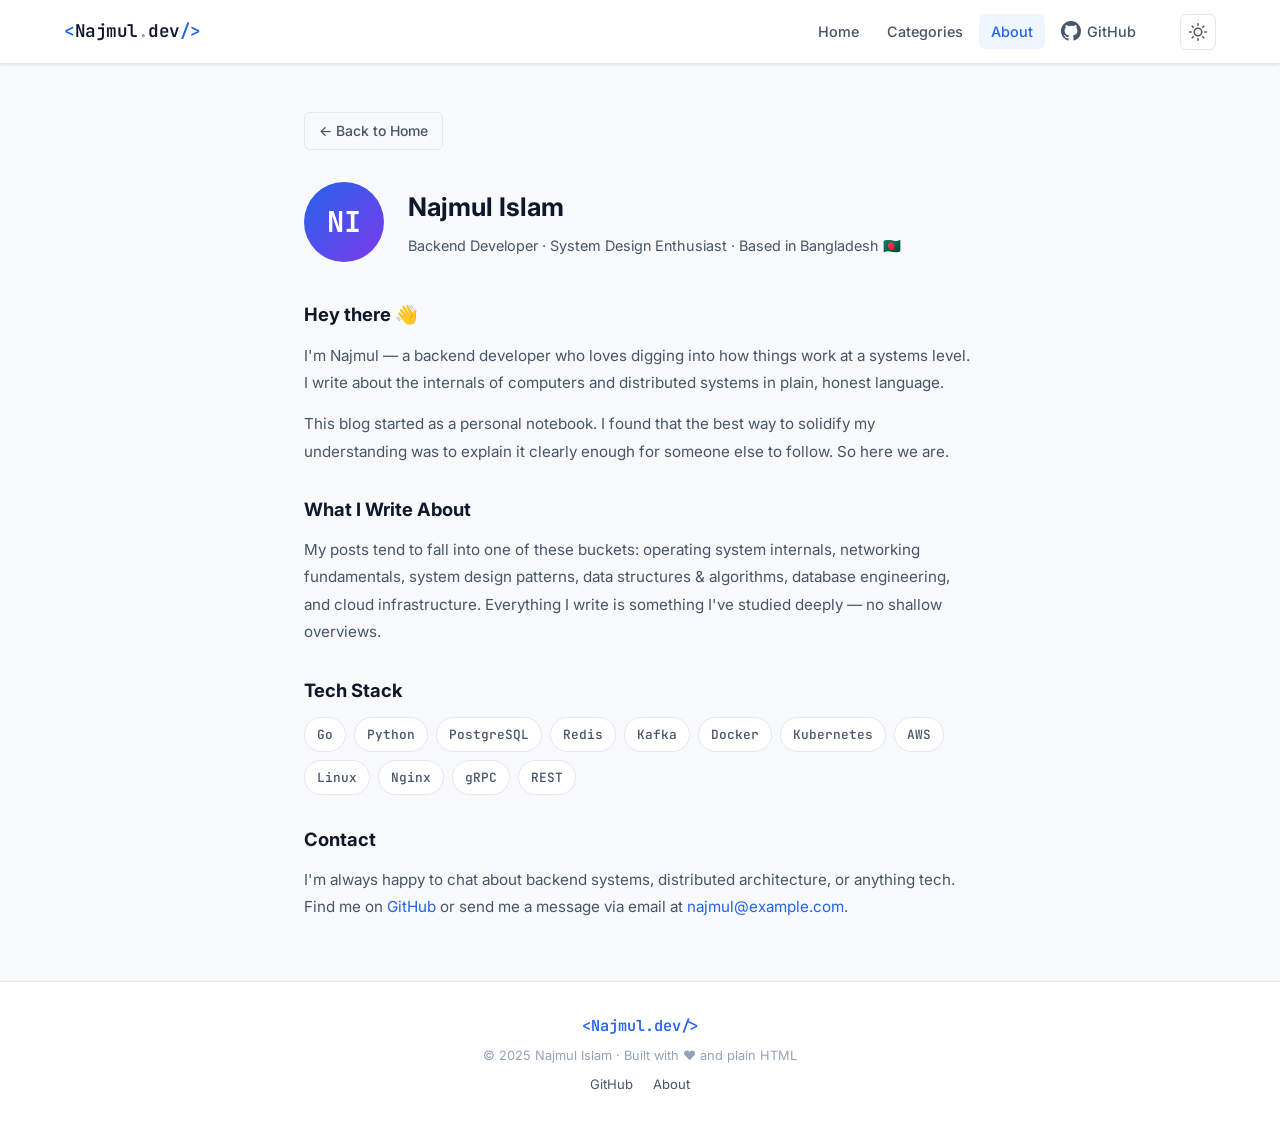
==== about.html @ 59ba6e20 "initial" ====
<!DOCTYPE html>
<html lang="en" data-theme="light">
<head>
  <meta charset="UTF-8" />
  <meta name="viewport" content="width=device-width, initial-scale=1.0" />
  <meta name="description" content="About Najmul Islam — Backend Developer and System Design Enthusiast." />
  <meta name="author" content="Najmul Islam" />
  <title>About — Najmul Islam</title>
  <link rel="stylesheet" href="styles.css" />
  <link rel="preconnect" href="https://fonts.googleapis.com" />
  <link rel="preconnect" href="https://fonts.gstatic.com" crossorigin />
  <link href="https://fonts.googleapis.com/css2?family=Inter:wght@300;400;500;600;700&family=JetBrains+Mono:wght@400;500&display=swap" rel="stylesheet" />
</head>
<body>

  <!-- NAVBAR -->
  <header class="navbar" id="navbar">
    <div class="nav-container">
      <a href="index.html" class="nav-logo">
        <span class="logo-bracket">&lt;</span>Najmul<span class="logo-dot">.</span>dev<span class="logo-bracket">/&gt;</span>
      </a>
      <nav class="nav-links" aria-label="Main navigation">
        <a href="index.html" class="nav-link">Home</a>
        <a href="index.html#categories" class="nav-link">Categories</a>
        <a href="about.html" class="nav-link active">About</a>
        <a href="https://github.com/najmulislam" target="_blank" rel="noopener noreferrer" class="nav-link nav-github">
          <svg xmlns="http://www.w3.org/2000/svg" width="20" height="20" viewBox="0 0 24 24" fill="currentColor" aria-hidden="true">
            <path d="M12 0C5.37 0 0 5.37 0 12c0 5.31 3.435 9.795 8.205 11.385.6.105.825-.255.825-.57 0-.285-.015-1.23-.015-2.235-3.015.555-3.795-.735-4.035-1.41-.135-.345-.72-1.41-1.23-1.695-.42-.225-1.02-.78-.015-.795.945-.015 1.62.87 1.845 1.23 1.08 1.815 2.805 1.305 3.495.99.105-.78.42-1.305.765-1.605-2.67-.3-5.46-1.335-5.46-5.925 0-1.305.465-2.385 1.23-3.225-.12-.3-.54-1.53.12-3.18 0 0 1.005-.315 3.3 1.23.96-.27 1.98-.405 3-.405s2.04.135 3 .405c2.295-1.56 3.3-1.23 3.3-1.23.66 1.65.24 2.88.12 3.18.765.84 1.23 1.905 1.23 3.225 0 4.605-2.805 5.625-5.475 5.925.435.375.81 1.095.81 2.22 0 1.605-.015 2.895-.015 3.3 0 .315.225.69.825.57A12.02 12.02 0 0 0 24 12c0-6.63-5.37-12-12-12z"/>
          </svg>
          GitHub
        </a>
      </nav>
      <div class="nav-controls">
        <button class="theme-toggle" id="themeToggle" aria-label="Toggle dark mode">
          <svg class="icon-sun" xmlns="http://www.w3.org/2000/svg" width="18" height="18" viewBox="0 0 24 24" fill="none" stroke="currentColor" stroke-width="2" stroke-linecap="round" stroke-linejoin="round">
            <circle cx="12" cy="12" r="5"/><line x1="12" y1="1" x2="12" y2="3"/><line x1="12" y1="21" x2="12" y2="23"/>
            <line x1="4.22" y1="4.22" x2="5.64" y2="5.64"/><line x1="18.36" y1="18.36" x2="19.78" y2="19.78"/>
            <line x1="1" y1="12" x2="3" y2="12"/><line x1="21" y1="12" x2="23" y2="12"/>
            <line x1="4.22" y1="19.78" x2="5.64" y2="18.36"/><line x1="18.36" y1="5.64" x2="19.78" y2="4.22"/>
          </svg>
          <svg class="icon-moon" xmlns="http://www.w3.org/2000/svg" width="18" height="18" viewBox="0 0 24 24" fill="none" stroke="currentColor" stroke-width="2" stroke-linecap="round" stroke-linejoin="round">
            <path d="M21 12.79A9 9 0 1 1 11.21 3 7 7 0 0 0 21 12.79z"/>
          </svg>
        </button>
        <button class="hamburger" id="hamburger" aria-label="Toggle menu" aria-expanded="false">
          <span></span><span></span><span></span>
        </button>
      </div>
    </div>
    <div class="mobile-nav" id="mobileNav" aria-hidden="true">
      <a href="index.html" class="nav-link">Home</a>
      <a href="index.html#categories" class="nav-link">Categories</a>
      <a href="about.html" class="nav-link active">About</a>
      <a href="https://github.com/najmulislam" target="_blank" rel="noopener noreferrer" class="nav-link">GitHub</a>
    </div>
  </header>

  <!-- ABOUT PAGE -->
  <main class="about-container">
    <a href="index.html" class="back-btn">← Back to Home</a>

    <div class="about-header">
      <div class="about-avatar" aria-hidden="true">NI</div>
      <div class="about-intro">
        <h1>Najmul Islam</h1>
        <p>Backend Developer · System Design Enthusiast · Based in Bangladesh 🇧🇩</p>
      </div>
    </div>

    <div class="about-body">
      <h2>Hey there 👋</h2>
      <p>I'm Najmul — a backend developer who loves digging into how things work at a systems level. I write about the internals of computers and distributed systems in plain, honest language.</p>
      <p>This blog started as a personal notebook. I found that the best way to solidify my understanding was to explain it clearly enough for someone else to follow. So here we are.</p>

      <h2>What I Write About</h2>
      <p>My posts tend to fall into one of these buckets: operating system internals, networking fundamentals, system design patterns, data structures & algorithms, database engineering, and cloud infrastructure. Everything I write is something I've studied deeply — no shallow overviews.</p>

      <h2>Tech Stack</h2>
      <div class="skills-grid">
        <span class="skill-tag">Go</span>
        <span class="skill-tag">Python</span>
        <span class="skill-tag">PostgreSQL</span>
        <span class="skill-tag">Redis</span>
        <span class="skill-tag">Kafka</span>
        <span class="skill-tag">Docker</span>
        <span class="skill-tag">Kubernetes</span>
        <span class="skill-tag">AWS</span>
        <span class="skill-tag">Linux</span>
        <span class="skill-tag">Nginx</span>
        <span class="skill-tag">gRPC</span>
        <span class="skill-tag">REST</span>
      </div>

      <h2>Contact</h2>
      <p>I'm always happy to chat about backend systems, distributed architecture, or anything tech. Find me on <a href="https://github.com/najmulislam" target="_blank" rel="noopener noreferrer">GitHub</a> or send me a message via email at <a href="mailto:najmul@example.com">najmul@example.com</a>.</p>
    </div>
  </main>

  <!-- FOOTER -->
  <footer class="footer">
    <div class="footer-inner">
      <p class="footer-name">&lt;Najmul.dev/&gt;</p>
      <p class="footer-copy">© 2025 Najmul Islam · Built with ❤️ and plain HTML</p>
      <div class="footer-links">
        <a href="https://github.com/najmulislam" target="_blank" rel="noopener noreferrer">GitHub</a>
        <a href="about.html">About</a>
      </div>
    </div>
  </footer>

  <script src="script.js"></script>
</body>
</html>
---- styles.css ----
/* ==========================================================
   styles.css — Najmul Islam Tech Blog
   Clean, minimal, developer-focused design
   ========================================================== */

/* ---------- CSS Custom Properties (Light Theme) ---------- */
:root {
  --bg:           #f8f9fb;
  --bg-alt:       #ffffff;
  --bg-card:      #ffffff;
  --border:       #e2e8f0;
  --border-hover: #cbd5e1;
  --text-primary: #0f172a;
  --text-secondary:#475569;
  --text-muted:   #94a3b8;
  --accent:       #2563eb;
  --accent-hover: #1d4ed8;
  --accent-light: #eff6ff;
  --shadow-sm:    0 1px 3px rgba(0,0,0,.06), 0 1px 2px rgba(0,0,0,.04);
  --shadow-md:    0 4px 12px rgba(0,0,0,.08), 0 2px 6px rgba(0,0,0,.05);
  --shadow-lg:    0 10px 30px rgba(0,0,0,.10);
  --radius-sm:    6px;
  --radius-md:    10px;
  --radius-lg:    16px;
  --font-sans:    'Inter', system-ui, -apple-system, sans-serif;
  --font-mono:    'JetBrains Mono', 'Fira Code', monospace;
  --nav-h:        64px;
  --sidebar-w:    220px;
  --transition:   0.2s ease;
}

/* ---------- Dark Theme ---------- */
[data-theme="dark"] {
  --bg:           #0f172a;
  --bg-alt:       #1e293b;
  --bg-card:      #1e293b;
  --border:       #334155;
  --border-hover: #475569;
  --text-primary: #f1f5f9;
  --text-secondary:#94a3b8;
  --text-muted:   #64748b;
  --accent:       #3b82f6;
  --accent-hover: #60a5fa;
  --accent-light: #1e3a5f;
  --shadow-sm:    0 1px 3px rgba(0,0,0,.3);
  --shadow-md:    0 4px 12px rgba(0,0,0,.4);
  --shadow-lg:    0 10px 30px rgba(0,0,0,.5);
}

/* ---------- Reset & Base ---------- */
*, *::before, *::after { box-sizing: border-box; margin: 0; padding: 0; }

html {
  scroll-behavior: smooth;
  font-size: 16px;
  -webkit-text-size-adjust: 100%;
}

body {
  font-family: var(--font-sans);
  background: var(--bg);
  color: var(--text-primary);
  line-height: 1.6;
  min-height: 100vh;
  transition: background var(--transition), color var(--transition);
}

a { color: var(--accent); text-decoration: none; }
a:hover { color: var(--accent-hover); }

img { max-width: 100%; display: block; }

ul { list-style: none; }

/* Accessibility: screen reader only */
.sr-only {
  position: absolute; width: 1px; height: 1px;
  padding: 0; margin: -1px; overflow: hidden;
  clip: rect(0,0,0,0); white-space: nowrap; border: 0;
}

/* ---------- NAVBAR ---------- */
.navbar {
  position: sticky;
  top: 0;
  z-index: 100;
  background: var(--bg-alt);
  border-bottom: 1px solid var(--border);
  height: var(--nav-h);
  box-shadow: var(--shadow-sm);
  transition: background var(--transition), border-color var(--transition);
}

.nav-container {
  max-width: 1200px;
  margin: 0 auto;
  padding: 0 24px;
  height: 100%;
  display: flex;
  align-items: center;
  gap: 32px;
}

/* Logo */
.nav-logo {
  font-family: var(--font-mono);
  font-size: 1.1rem;
  font-weight: 600;
  color: var(--text-primary);
  white-space: nowrap;
  letter-spacing: -.5px;
  transition: color var(--transition);
}
.nav-logo:hover { color: var(--accent); }
.logo-bracket { color: var(--accent); }
.logo-dot { color: var(--text-muted); }

/* Nav Links */
.nav-links {
  display: flex;
  align-items: center;
  gap: 4px;
  margin-left: auto;
}

.nav-link {
  display: flex;
  align-items: center;
  gap: 6px;
  padding: 6px 12px;
  border-radius: var(--radius-sm);
  font-size: .9rem;
  font-weight: 500;
  color: var(--text-secondary);
  transition: color var(--transition), background var(--transition);
}
.nav-link:hover, .nav-link.active {
  color: var(--accent);
  background: var(--accent-light);
}
.nav-github svg { flex-shrink: 0; }

/* Controls: theme toggle + hamburger */
.nav-controls {
  display: flex;
  align-items: center;
  gap: 8px;
}

.theme-toggle {
  display: flex;
  align-items: center;
  justify-content: center;
  width: 36px; height: 36px;
  border: 1px solid var(--border);
  border-radius: var(--radius-sm);
  background: transparent;
  color: var(--text-secondary);
  cursor: pointer;
  transition: color var(--transition), border-color var(--transition), background var(--transition);
}
.theme-toggle:hover { color: var(--accent); border-color: var(--accent); background: var(--accent-light); }

/* Show/hide sun-moon icons */
[data-theme="light"] .icon-moon { display: none; }
[data-theme="dark"]  .icon-sun  { display: none; }

/* Hamburger */
.hamburger {
  display: none;
  flex-direction: column;
  justify-content: center;
  gap: 5px;
  width: 36px; height: 36px;
  background: transparent;
  border: 1px solid var(--border);
  border-radius: var(--radius-sm);
  cursor: pointer;
  padding: 6px;
  transition: border-color var(--transition);
}
.hamburger span {
  display: block;
  height: 2px;
  background: var(--text-secondary);
  border-radius: 2px;
  transition: transform .25s ease, opacity .2s;
}
.hamburger.open span:nth-child(1) { transform: translateY(7px) rotate(45deg); }
.hamburger.open span:nth-child(2) { opacity: 0; }
.hamburger.open span:nth-child(3) { transform: translateY(-7px) rotate(-45deg); }

/* Mobile Nav Drawer */
.mobile-nav {
  display: none;
  flex-direction: column;
  gap: 4px;
  padding: 12px 24px 16px;
  background: var(--bg-alt);
  border-top: 1px solid var(--border);
}
.mobile-nav.open { display: flex; }
.mobile-nav .nav-link { font-size: .95rem; padding: 10px 14px; }

/* ---------- HERO ---------- */
.hero {
  background: linear-gradient(135deg, var(--bg-alt) 0%, var(--bg) 100%);
  border-bottom: 1px solid var(--border);
  padding: 60px 24px;
  text-align: center;
}

.hero-inner { max-width: 680px; margin: 0 auto; }

.hero-greeting {
  font-size: .9rem;
  text-transform: uppercase;
  letter-spacing: .15em;
  color: var(--accent);
  font-weight: 600;
  margin-bottom: 8px;
}

.hero-name {
  font-size: clamp(2rem, 5vw, 3rem);
  font-weight: 700;
  letter-spacing: -1px;
  color: var(--text-primary);
  margin-bottom: 10px;
}

.hero-tagline {
  font-size: 1rem;
  color: var(--text-secondary);
  font-weight: 500;
  margin-bottom: 16px;
}
.hero-tagline .sep { margin: 0 8px; color: var(--text-muted); }

.hero-desc {
  font-size: .95rem;
  color: var(--text-secondary);
  max-width: 520px;
  margin: 0 auto;
  line-height: 1.7;
}

/* ---------- MAIN LAYOUT ---------- */
.layout {
  display: grid;
  grid-template-columns: var(--sidebar-w) 1fr;
  gap: 32px;
  max-width: 1200px;
  margin: 40px auto;
  padding: 0 24px;
  align-items: start;
}

/* ---------- SIDEBAR ---------- */
.sidebar {
  position: sticky;
  top: calc(var(--nav-h) + 20px);
  background: var(--bg-card);
  border: 1px solid var(--border);
  border-radius: var(--radius-lg);
  padding: 20px 16px;
  box-shadow: var(--shadow-sm);
  transition: background var(--transition), border-color var(--transition);
}

.sidebar-title {
  font-size: .7rem;
  text-transform: uppercase;
  letter-spacing: .12em;
  font-weight: 600;
  color: var(--text-muted);
  margin-bottom: 12px;
  padding: 0 8px;
}

.category-list { display: flex; flex-direction: column; gap: 2px; }

.cat-btn {
  width: 100%;
  display: flex;
  align-items: center;
  gap: 8px;
  padding: 9px 10px;
  background: transparent;
  border: none;
  border-radius: var(--radius-sm);
  font-family: var(--font-sans);
  font-size: .875rem;
  font-weight: 500;
  color: var(--text-secondary);
  cursor: pointer;
  text-align: left;
  transition: background var(--transition), color var(--transition);
}
.cat-btn:hover {
  background: var(--bg);
  color: var(--text-primary);
}
.cat-btn.active {
  background: var(--accent-light);
  color: var(--accent);
}
.cat-count {
  margin-left: auto;
  font-size: .75rem;
  background: var(--bg);
  border: 1px solid var(--border);
  border-radius: 999px;
  padding: 1px 7px;
  color: var(--text-muted);
}
.cat-btn.active .cat-count {
  background: var(--accent);
  border-color: var(--accent);
  color: #fff;
}
.cat-icon { font-size: .9rem; }

/* ---------- BLOG AREA ---------- */
.blog-area { min-width: 0; }

/* Mobile category dropdown (hidden on desktop) */
.mobile-category-bar { display: none; margin-bottom: 20px; }
.mobile-cat-select {
  width: 100%;
  padding: 10px 14px;
  background: var(--bg-card);
  border: 1px solid var(--border);
  border-radius: var(--radius-md);
  font-family: var(--font-sans);
  font-size: .9rem;
  color: var(--text-primary);
  cursor: pointer;
  appearance: none;
  background-image: url("data:image/svg+xml,%3Csvg xmlns='http://www.w3.org/2000/svg' width='12' height='12' fill='%2394a3b8' viewBox='0 0 16 16'%3E%3Cpath d='M7.247 11.14 2.451 5.658C1.885 5.013 2.345 4 3.204 4h9.592a1 1 0 0 1 .753 1.659l-4.796 5.48a1 1 0 0 1-1.506 0z'/%3E%3C/svg%3E");
  background-repeat: no-repeat;
  background-position: right 14px center;
}

.blog-header {
  display: flex;
  align-items: baseline;
  gap: 12px;
  margin-bottom: 24px;
  padding-bottom: 16px;
  border-bottom: 1px solid var(--border);
}

.blog-section-title {
  font-size: 1.3rem;
  font-weight: 700;
  color: var(--text-primary);
}

.post-count {
  font-size: .8rem;
  color: var(--text-muted);
  font-weight: 500;
}

/* Blog Grid */
.blog-grid {
  display: grid;
  grid-template-columns: repeat(auto-fill, minmax(280px, 1fr));
  gap: 20px;
}

/* ---------- BLOG CARD ---------- */
.blog-card {
  background: var(--bg-card);
  border: 1px solid var(--border);
  border-radius: var(--radius-lg);
  padding: 22px;
  display: flex;
  flex-direction: column;
  gap: 10px;
  box-shadow: var(--shadow-sm);
  transition: transform .2s ease, box-shadow .2s ease, border-color .2s ease;
}
.blog-card:hover {
  transform: translateY(-3px);
  box-shadow: var(--shadow-md);
  border-color: var(--border-hover);
}

.card-top {
  display: flex;
  align-items: center;
  justify-content: space-between;
  gap: 8px;
}

.card-date {
  font-size: .75rem;
  color: var(--text-muted);
  font-weight: 500;
}

.card-title {
  font-size: 1rem;
  font-weight: 600;
  line-height: 1.45;
  color: var(--text-primary);
}
.blog-card:hover .card-title { color: var(--accent); }

.card-desc {
  font-size: .875rem;
  color: var(--text-secondary);
  line-height: 1.65;
  flex: 1;
}

.card-footer {
  display: flex;
  align-items: center;
  justify-content: space-between;
  margin-top: 6px;
  padding-top: 12px;
  border-top: 1px solid var(--border);
}

.read-time { font-size: .75rem; color: var(--text-muted); }

/* ---------- BADGES ---------- */
.badge {
  font-size: .7rem;
  font-weight: 600;
  padding: 3px 9px;
  border-radius: 999px;
  letter-spacing: .04em;
  text-transform: uppercase;
  white-space: nowrap;
}
.badge-OS             { background: #ecfdf5; color: #059669; }
.badge-Networking     { background: #eff6ff; color: #2563eb; }
.badge-SystemDesign   { background: #fdf4ff; color: #9333ea; }
.badge-DSA            { background: #fff7ed; color: #ea580c; }
.badge-Database       { background: #fef2f2; color: #dc2626; }
.badge-Cloud          { background: #f0f9ff; color: #0284c7; }

[data-theme="dark"] .badge-OS           { background: #064e3b; color: #34d399; }
[data-theme="dark"] .badge-Networking   { background: #1e3a5f; color: #60a5fa; }
[data-theme="dark"] .badge-SystemDesign { background: #3b0764; color: #c084fc; }
[data-theme="dark"] .badge-DSA          { background: #431407; color: #fb923c; }
[data-theme="dark"] .badge-Database     { background: #450a0a; color: #f87171; }
[data-theme="dark"] .badge-Cloud        { background: #082f49; color: #38bdf8; }

/* ---------- BUTTONS ---------- */
.btn-read {
  font-size: .8rem;
  font-weight: 600;
  color: var(--accent);
  padding: 5px 12px;
  border: 1px solid var(--accent);
  border-radius: var(--radius-sm);
  transition: background var(--transition), color var(--transition);
}
.btn-read:hover {
  background: var(--accent);
  color: #fff;
}

/* ---------- EMPTY STATE ---------- */
.empty-state {
  text-align: center;
  padding: 60px 20px;
  color: var(--text-muted);
}
.empty-icon { font-size: 2.5rem; display: block; margin-bottom: 12px; }
.empty-state p { font-size: .95rem; }

/* ---------- FOOTER ---------- */
.footer {
  margin-top: 60px;
  border-top: 1px solid var(--border);
  background: var(--bg-alt);
  padding: 32px 24px;
  transition: background var(--transition);
}
.footer-inner {
  max-width: 1200px;
  margin: 0 auto;
  display: flex;
  flex-direction: column;
  align-items: center;
  gap: 8px;
  text-align: center;
}
.footer-name {
  font-family: var(--font-mono);
  font-size: .95rem;
  font-weight: 600;
  color: var(--accent);
}
.footer-copy { font-size: .8rem; color: var(--text-muted); }
.footer-links { display: flex; gap: 20px; }
.footer-links a { font-size: .82rem; color: var(--text-secondary); }
.footer-links a:hover { color: var(--accent); }

/* ==========================================================
   BLOG PAGE STYLES
   ========================================================== */

/* Back button */
.back-btn {
  display: inline-flex;
  align-items: center;
  gap: 6px;
  font-size: .875rem;
  font-weight: 500;
  color: var(--text-secondary);
  padding: 7px 14px;
  border: 1px solid var(--border);
  border-radius: var(--radius-sm);
  margin-bottom: 32px;
  transition: color var(--transition), border-color var(--transition), background var(--transition);
}
.back-btn:hover { color: var(--accent); border-color: var(--accent); background: var(--accent-light); }

/* Blog Post Container */
.post-container {
  max-width: 760px;
  margin: 48px auto;
  padding: 0 24px;
}

/* Post header */
.post-header { margin-bottom: 36px; }

.post-meta-row {
  display: flex;
  align-items: center;
  gap: 12px;
  flex-wrap: wrap;
  margin-bottom: 16px;
}

.post-title {
  font-size: clamp(1.6rem, 4vw, 2.4rem);
  font-weight: 700;
  line-height: 1.25;
  letter-spacing: -.5px;
  color: var(--text-primary);
  margin-bottom: 16px;
}

.post-byline {
  display: flex;
  align-items: center;
  gap: 16px;
  flex-wrap: wrap;
  padding: 14px 0;
  border-top: 1px solid var(--border);
  border-bottom: 1px solid var(--border);
  margin-top: 20px;
}

.post-author { font-size: .875rem; font-weight: 600; color: var(--text-primary); }
.post-date-detail { font-size: .875rem; color: var(--text-muted); }
.post-readtime { font-size: .875rem; color: var(--text-muted); margin-left: auto; }

/* Post body typography */
.post-body {
  font-size: 1rem;
  line-height: 1.8;
  color: var(--text-secondary);
}
.post-body h2 {
  font-size: 1.4rem; font-weight: 700;
  color: var(--text-primary);
  margin: 36px 0 12px;
  padding-bottom: 8px;
  border-bottom: 2px solid var(--border);
}
.post-body h3 {
  font-size: 1.15rem; font-weight: 600;
  color: var(--text-primary);
  margin: 28px 0 10px;
}
.post-body p { margin-bottom: 18px; }
.post-body ul, .post-body ol {
  margin: 0 0 18px 20px;
  list-style: disc;
}
.post-body ol { list-style: decimal; }
.post-body li { margin-bottom: 6px; }
.post-body a { color: var(--accent); text-decoration: underline; text-underline-offset: 3px; }
.post-body strong { color: var(--text-primary); font-weight: 600; }

/* Inline code */
.post-body code {
  font-family: var(--font-mono);
  font-size: .85em;
  background: var(--bg);
  border: 1px solid var(--border);
  border-radius: 4px;
  padding: 2px 6px;
  color: var(--accent);
}

/* Code block */
.post-body pre {
  background: var(--text-primary);
  color: #e2e8f0;
  border-radius: var(--radius-md);
  padding: 20px 22px;
  overflow-x: auto;
  margin: 24px 0;
  font-size: .875rem;
  line-height: 1.7;
  box-shadow: var(--shadow-md);
}
[data-theme="dark"] .post-body pre {
  background: #0d1117;
  border: 1px solid var(--border);
}
.post-body pre code {
  background: transparent;
  border: none;
  padding: 0;
  font-size: inherit;
  color: inherit;
}

/* Blockquote */
.post-body blockquote {
  border-left: 3px solid var(--accent);
  margin: 24px 0;
  padding: 12px 20px;
  background: var(--accent-light);
  border-radius: 0 var(--radius-sm) var(--radius-sm) 0;
  color: var(--text-secondary);
  font-style: italic;
}

/* Divider */
.post-body hr {
  border: none;
  border-top: 1px solid var(--border);
  margin: 36px 0;
}

/* ==========================================================
   ABOUT PAGE
   ========================================================== */
.about-container {
  max-width: 720px;
  margin: 48px auto;
  padding: 0 24px;
}
.about-header {
  display: flex;
  align-items: center;
  gap: 24px;
  margin-bottom: 36px;
  flex-wrap: wrap;
}
.about-avatar {
  width: 80px; height: 80px;
  border-radius: 50%;
  background: linear-gradient(135deg, var(--accent) 0%, #7c3aed 100%);
  display: flex; align-items: center; justify-content: center;
  font-family: var(--font-mono);
  font-size: 1.8rem;
  color: #fff;
  font-weight: 700;
  flex-shrink: 0;
}
.about-intro h1 { font-size: 1.6rem; font-weight: 700; margin-bottom: 6px; }
.about-intro p { font-size: .9rem; color: var(--text-secondary); }
.about-body { font-size: .95rem; line-height: 1.8; color: var(--text-secondary); }
.about-body h2 { font-size: 1.15rem; font-weight: 700; color: var(--text-primary); margin: 28px 0 10px; }
.about-body p { margin-bottom: 14px; }
.skills-grid {
  display: flex; flex-wrap: wrap; gap: 8px; margin-bottom: 20px;
}
.skill-tag {
  font-size: .8rem; font-weight: 500;
  padding: 5px 12px;
  border: 1px solid var(--border);
  border-radius: 999px;
  background: var(--bg-card);
  color: var(--text-secondary);
  font-family: var(--font-mono);
}

/* ==========================================================
   RESPONSIVE
   ========================================================== */

/* Tablet */
@media (max-width: 900px) {
  .layout {
    grid-template-columns: 1fr;
    gap: 20px;
  }
  .sidebar {
    display: none; /* Hide sidebar on mobile/tablet — use dropdown instead */
  }
  .mobile-category-bar { display: block; }
  .nav-links { display: none; }
  .hamburger { display: flex; }
}

/* Mobile */
@media (max-width: 560px) {
  .hero { padding: 40px 16px; }
  .layout { margin: 24px auto; padding: 0 16px; }
  .blog-grid { grid-template-columns: 1fr; }
  .post-container, .about-container { padding: 0 16px; }
  .post-byline { gap: 8px; }
  .post-readtime { margin-left: 0; width: 100%; }
  .nav-container { padding: 0 16px; }
  .about-header { flex-direction: column; align-items: flex-start; }
}
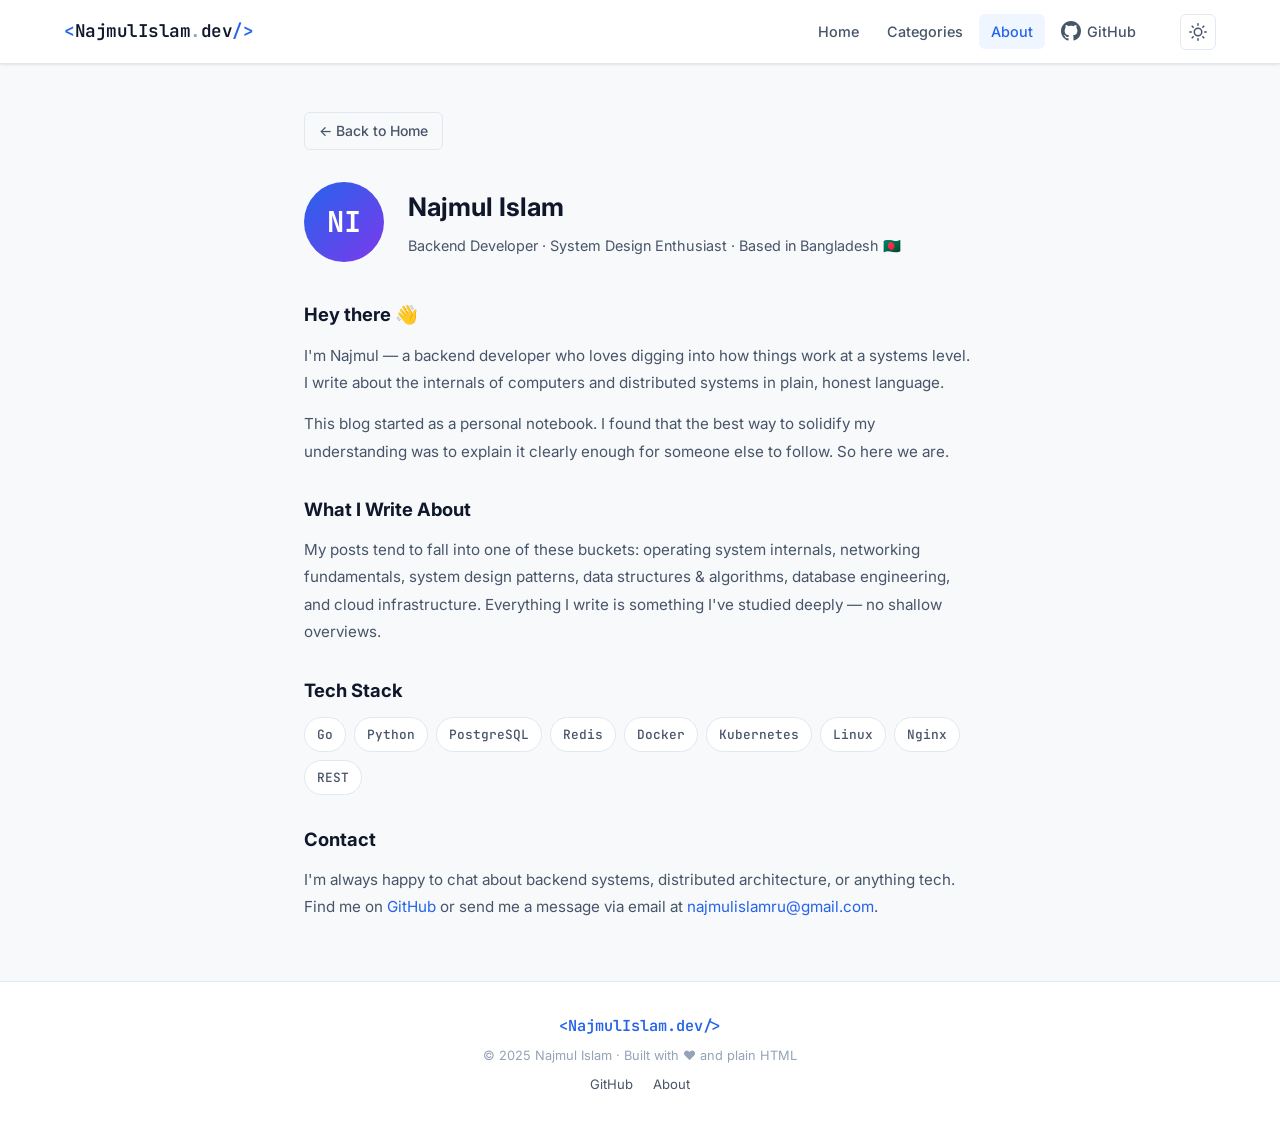
==== commit 7c5f8554: "update links" ====
--- a/about.html
+++ b/about.html
@@ -17,13 +17,13 @@
   <header class="navbar" id="navbar">
     <div class="nav-container">
       <a href="index.html" class="nav-logo">
-        <span class="logo-bracket">&lt;</span>Najmul<span class="logo-dot">.</span>dev<span class="logo-bracket">/&gt;</span>
+        <span class="logo-bracket">&lt;</span>NajmulIslam<span class="logo-dot">.</span>dev<span class="logo-bracket">/&gt;</span>
       </a>
       <nav class="nav-links" aria-label="Main navigation">
         <a href="index.html" class="nav-link">Home</a>
         <a href="index.html#categories" class="nav-link">Categories</a>
         <a href="about.html" class="nav-link active">About</a>
-        <a href="https://github.com/najmulislam" target="_blank" rel="noopener noreferrer" class="nav-link nav-github">
+        <a href="https://github.com/najmulislamnajim" target="_blank" rel="noopener noreferrer" class="nav-link nav-github">
           <svg xmlns="http://www.w3.org/2000/svg" width="20" height="20" viewBox="0 0 24 24" fill="currentColor" aria-hidden="true">
             <path d="M12 0C5.37 0 0 5.37 0 12c0 5.31 3.435 9.795 8.205 11.385.6.105.825-.255.825-.57 0-.285-.015-1.23-.015-2.235-3.015.555-3.795-.735-4.035-1.41-.135-.345-.72-1.41-1.23-1.695-.42-.225-1.02-.78-.015-.795.945-.015 1.62.87 1.845 1.23 1.08 1.815 2.805 1.305 3.495.99.105-.78.42-1.305.765-1.605-2.67-.3-5.46-1.335-5.46-5.925 0-1.305.465-2.385 1.23-3.225-.12-.3-.54-1.53.12-3.18 0 0 1.005-.315 3.3 1.23.96-.27 1.98-.405 3-.405s2.04.135 3 .405c2.295-1.56 3.3-1.23 3.3-1.23.66 1.65.24 2.88.12 3.18.765.84 1.23 1.905 1.23 3.225 0 4.605-2.805 5.625-5.475 5.925.435.375.81 1.095.81 2.22 0 1.605-.015 2.895-.015 3.3 0 .315.225.69.825.57A12.02 12.02 0 0 0 24 12c0-6.63-5.37-12-12-12z"/>
           </svg>
@@ -81,28 +81,28 @@
         <span class="skill-tag">Python</span>
         <span class="skill-tag">PostgreSQL</span>
         <span class="skill-tag">Redis</span>
-        <span class="skill-tag">Kafka</span>
+        <!-- <span class="skill-tag">Kafka</span> -->
         <span class="skill-tag">Docker</span>
         <span class="skill-tag">Kubernetes</span>
-        <span class="skill-tag">AWS</span>
+        <!-- <span class="skill-tag">AWS</span> -->
         <span class="skill-tag">Linux</span>
         <span class="skill-tag">Nginx</span>
-        <span class="skill-tag">gRPC</span>
+        <!-- <span class="skill-tag">gRPC</span> -->
         <span class="skill-tag">REST</span>
       </div>
 
       <h2>Contact</h2>
-      <p>I'm always happy to chat about backend systems, distributed architecture, or anything tech. Find me on <a href="https://github.com/najmulislam" target="_blank" rel="noopener noreferrer">GitHub</a> or send me a message via email at <a href="mailto:najmul@example.com">najmul@example.com</a>.</p>
+      <p>I'm always happy to chat about backend systems, distributed architecture, or anything tech. Find me on <a href="https://github.com/najmulislamnajim" target="_blank" rel="noopener noreferrer">GitHub</a> or send me a message via email at <a href="mailto:najmulislamru@gmail.com">najmulislamru@gmail.com</a>.</p>
     </div>
   </main>
 
   <!-- FOOTER -->
   <footer class="footer">
     <div class="footer-inner">
-      <p class="footer-name">&lt;Najmul.dev/&gt;</p>
+      <p class="footer-name">&lt;NajmulIslam.dev/&gt;</p>
       <p class="footer-copy">© 2025 Najmul Islam · Built with ❤️ and plain HTML</p>
       <div class="footer-links">
-        <a href="https://github.com/najmulislam" target="_blank" rel="noopener noreferrer">GitHub</a>
+        <a href="https://github.com/najmulislamnajim" target="_blank" rel="noopener noreferrer">GitHub</a>
         <a href="about.html">About</a>
       </div>
     </div>
